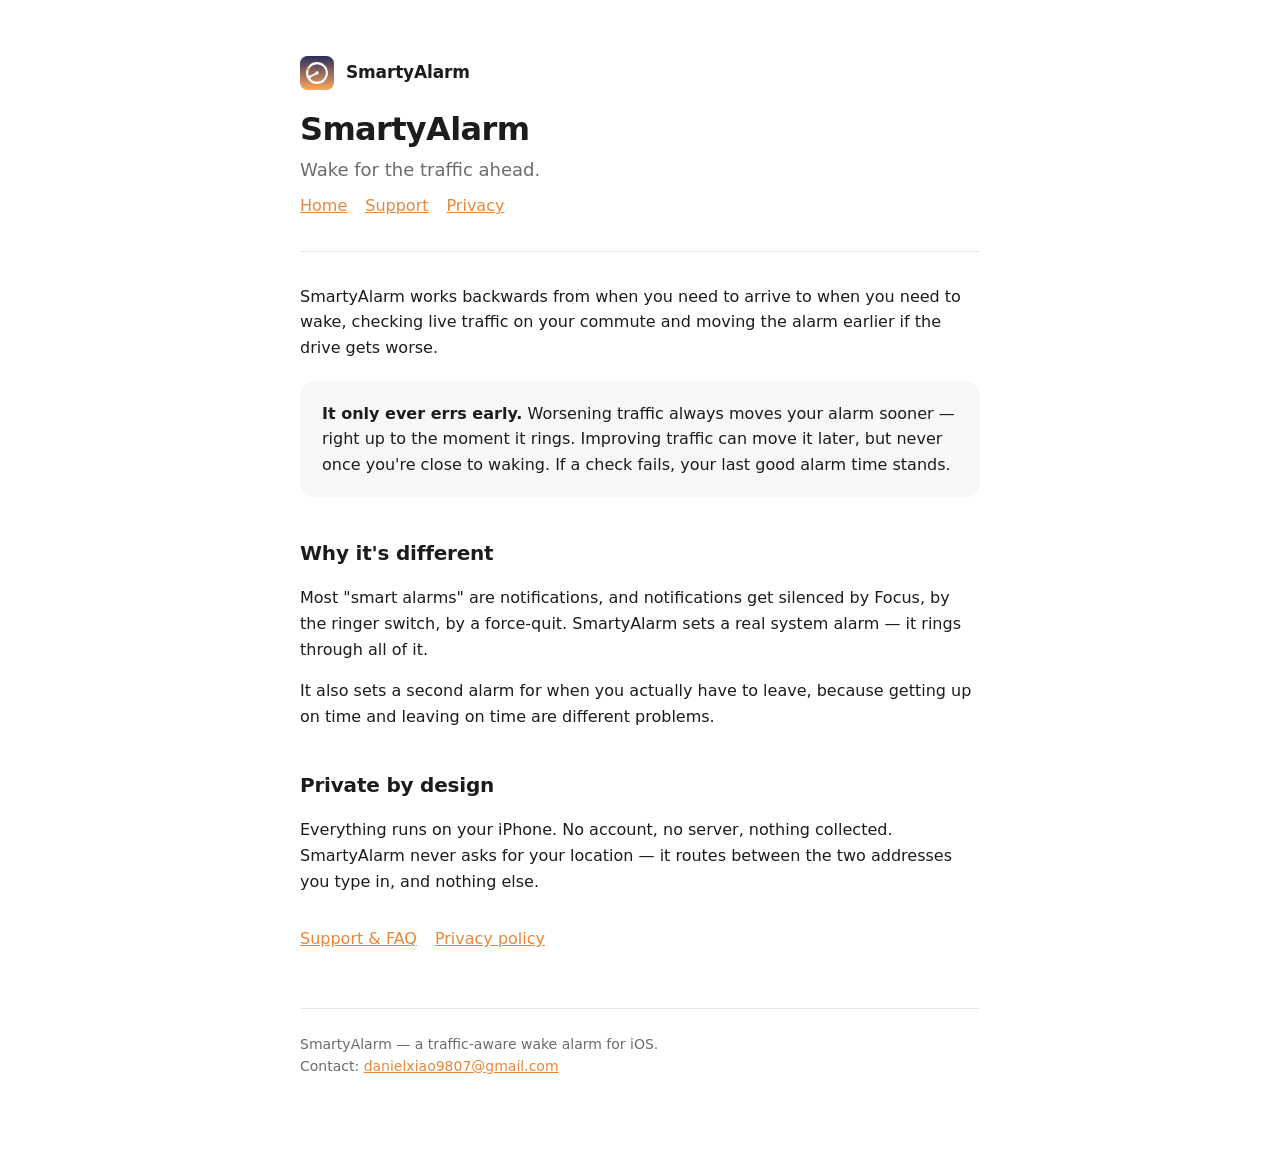
==== docs/index.html @ d06c72fc "Add real HTML pages for the required support and privacy URLs App Store Connect requires both a supp" ====
<!doctype html>
<html lang="en">
<head>
<meta charset="utf-8">
<meta name="viewport" content="width=device-width, initial-scale=1">
<title>SmartyAlarm — SmartyAlarm</title>
<meta name="description" content="Wake for the traffic ahead.">
<link rel="stylesheet" href="_style.css">
</head>
<body><div class="wrap">
<header>
  <div class="mark"><svg width="34" height="34" viewBox="0 0 100 100" aria-hidden="true"><defs><linearGradient id="g" x1="0" y1="0" x2="0" y2="1"><stop offset="0" stop-color="#2a2e5c"/><stop offset="1" stop-color="#ffa85c"/></linearGradient></defs><rect width="100" height="100" rx="22" fill="url(#g)"/><circle cx="50" cy="50" r="29" fill="none" stroke="#fff" stroke-width="6"/><path d="M50 50 L28 62" stroke="#fff" stroke-width="5" stroke-linecap="round"/><circle cx="50" cy="50" r="5" fill="#fff"/><circle cx="28" cy="62" r="4.5" fill="#fff"/><circle cx="24" cy="38" r="4.5" fill="#ffb04a"/></svg><span>SmartyAlarm</span></div>
  <h1>SmartyAlarm</h1>
  <p class="lede">Wake for the traffic ahead.</p>
  <nav><a href="./">Home</a><a href="support.html">Support</a><a href="privacy.html">Privacy</a></nav>
</header>

<p>SmartyAlarm works backwards from when you need to arrive to when you need to wake, checking
live traffic on your commute and moving the alarm earlier if the drive gets worse.</p>

<div class="card">
<p><strong>It only ever errs early.</strong> Worsening traffic always moves your alarm sooner —
right up to the moment it rings. Improving traffic can move it later, but never once you're
close to waking. If a check fails, your last good alarm time stands.</p>
</div>

<h2>Why it's different</h2>
<p>Most "smart alarms" are notifications, and notifications get silenced by Focus, by the ringer
switch, by a force-quit. SmartyAlarm sets a real system alarm — it rings through all of it.</p>
<p>It also sets a second alarm for when you actually have to leave, because getting up on time
and leaving on time are different problems.</p>

<h2>Private by design</h2>
<p>Everything runs on your iPhone. No account, no server, nothing collected. SmartyAlarm never
asks for your location — it routes between the two addresses you type in, and nothing else.</p>

<nav style="margin-top:32px"><a href="support.html">Support &amp; FAQ</a><a href="privacy.html">Privacy policy</a></nav>

<footer>SmartyAlarm — a traffic-aware wake alarm for iOS.<br>
Contact: <a href="mailto:danielxiao9807@gmail.com">danielxiao9807@gmail.com</a></footer>
</div></body></html>
---- docs/_style.css ----
:root { --bg:#fff; --fg:#1c1c1e; --dim:#6b6b70; --line:#e5e5ea; --accent:#e8873a; --card:#f7f7f9; }
@media (prefers-color-scheme: dark) {
  :root { --bg:#000; --fg:#f2f2f7; --dim:#98989f; --line:#2c2c2e; --accent:#ffb04a; --card:#1c1c1e; }
}
* { box-sizing: border-box; }
body { margin:0; padding:0 20px 80px; background:var(--bg); color:var(--fg);
  font:16px/1.6 -apple-system,BlinkMacSystemFont,"SF Pro Text",system-ui,sans-serif;
  -webkit-text-size-adjust:100%; }
.wrap { max-width:680px; margin:0 auto; }
header { padding:56px 0 32px; border-bottom:1px solid var(--line); margin-bottom:32px; }
.mark { display:flex; align-items:center; gap:12px; margin-bottom:20px; }
.mark svg { flex:none; }
.mark span { font-weight:600; font-size:17px; letter-spacing:-.01em; }
h1 { font-size:32px; line-height:1.2; letter-spacing:-.02em; margin:0 0 8px; }
h2 { font-size:20px; letter-spacing:-.01em; margin:40px 0 12px; }
h3 { font-size:17px; margin:28px 0 6px; }
p, li { color:var(--fg); }
.lede { font-size:18px; color:var(--dim); margin:0; }
a { color:var(--accent); }
table { width:100%; border-collapse:collapse; margin:16px 0; font-size:15px; }
td { padding:10px 0; border-bottom:1px solid var(--line); vertical-align:top; }
td:first-child { padding-right:20px; width:42%; font-weight:500; }
.card { background:var(--card); border-radius:14px; padding:20px 22px; margin:20px 0; }
.card p:first-child { margin-top:0; } .card p:last-child { margin-bottom:0; }
.muted { color:var(--dim); font-size:15px; }
footer { margin-top:56px; padding-top:24px; border-top:1px solid var(--line);
  color:var(--dim); font-size:14px; }
nav { margin-top:8px; } nav a { margin-right:18px; }
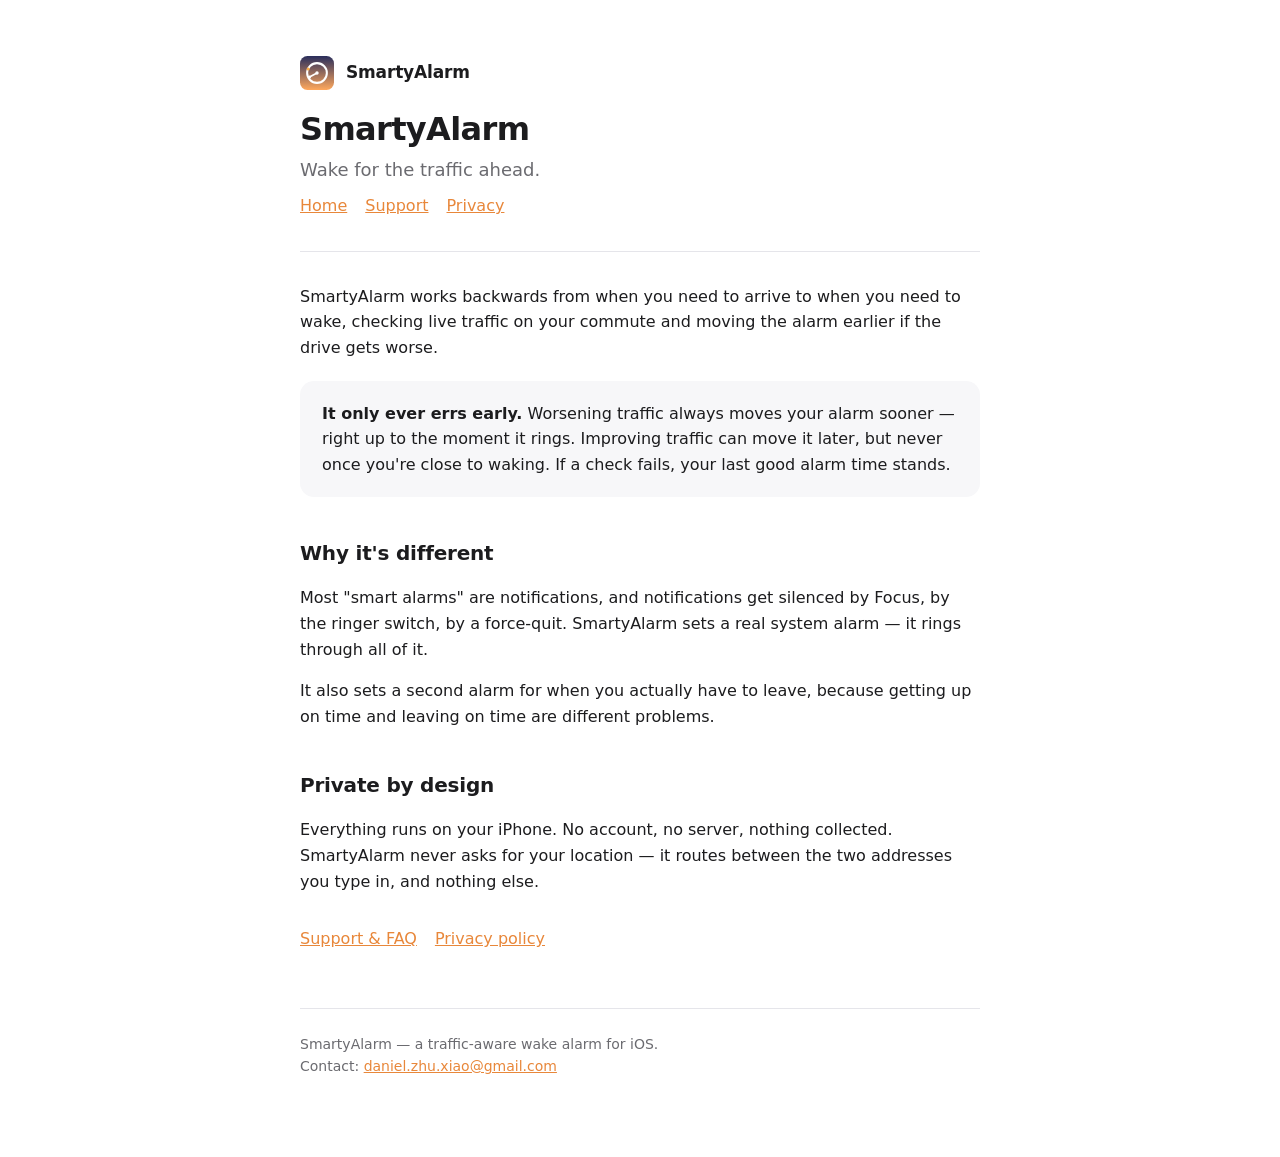
==== commit 16b8bc73: "new email" ====
--- a/docs/index.html
+++ b/docs/index.html
@@ -37,5 +37,5 @@
 <nav style="margin-top:32px"><a href="support.html">Support &amp; FAQ</a><a href="privacy.html">Privacy policy</a></nav>
 
 <footer>SmartyAlarm — a traffic-aware wake alarm for iOS.<br>
-Contact: <a href="mailto:danielxiao9807@gmail.com">danielxiao9807@gmail.com</a></footer>
+Contact: <a href="mailto:daniel.zhu.xiao@gmail.com">daniel.zhu.xiao@gmail.com</a></footer>
 </div></body></html>
